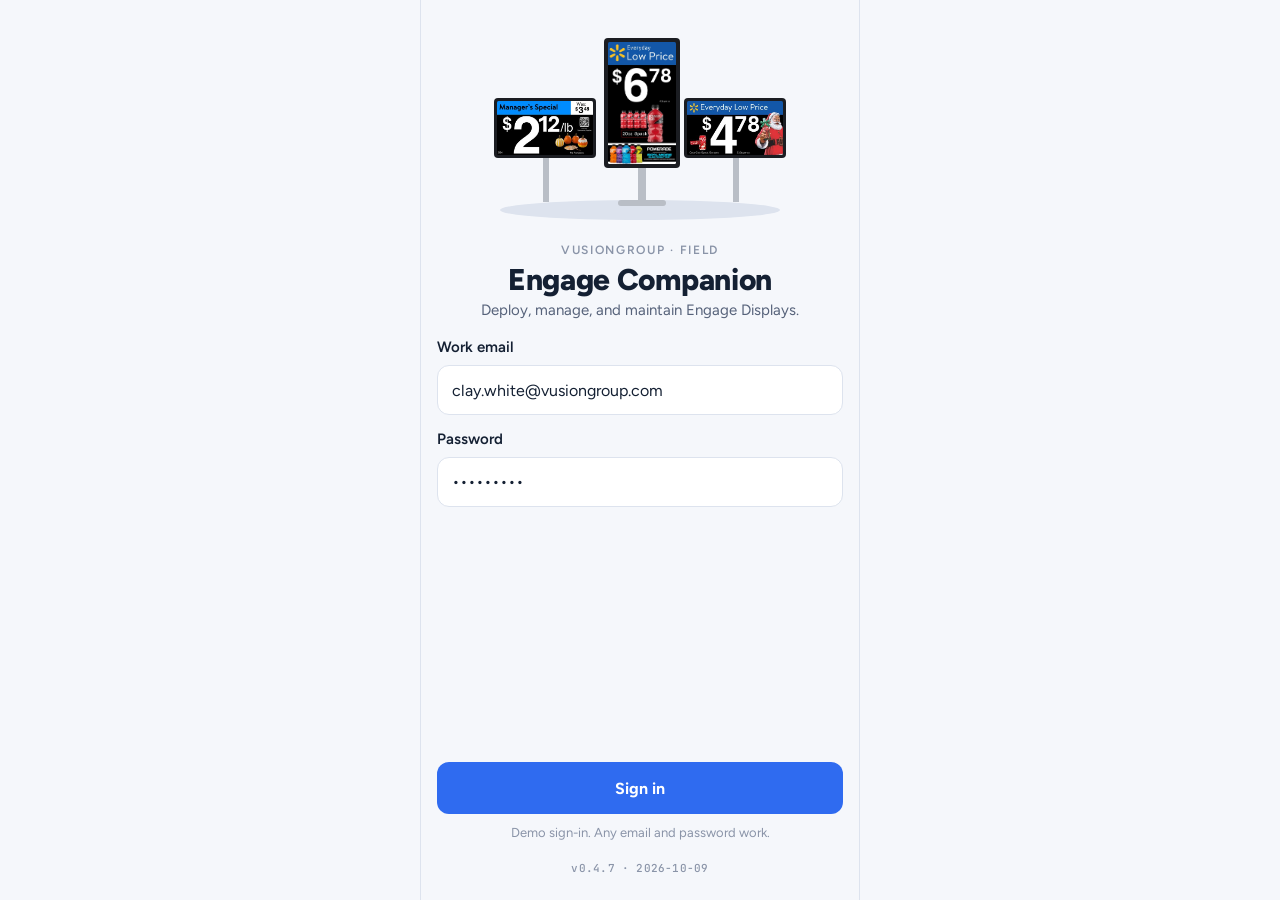
==== index.html @ 0daad0fb "Add files via upload" ====
<!doctype html><html><head><meta charset=utf8><meta name=viewport content="width=device-width,initial-scale=1,viewport-fit=cover"><style>:root{color-scheme:light;box-sizing:border-box;padding-top:env(safe-area-inset-top,0px);padding-bottom:env(safe-area-inset-bottom,0px)}html{scroll-padding-top:env(safe-area-inset-top,0px)}body{margin:0;padding:0;font:14px -apple-system,BlinkMacSystemFont,sans-serif;background:#faf9f5;color:#141413}img{max-width:100%}[hidden]:not([hidden=until-found i]){display:none!important}</style></head><body>
<title>Engage Companion</title>
<p style="padding:16px;font-family:system-ui">Opening Engage Companion…</p>
<script src="js/core.js?v=0.4.7"></script>
<script>location.replace(!EC.state.user ? "login.html" : !EC.site() ? "site.html" : "home.html");</script>

</body></html>
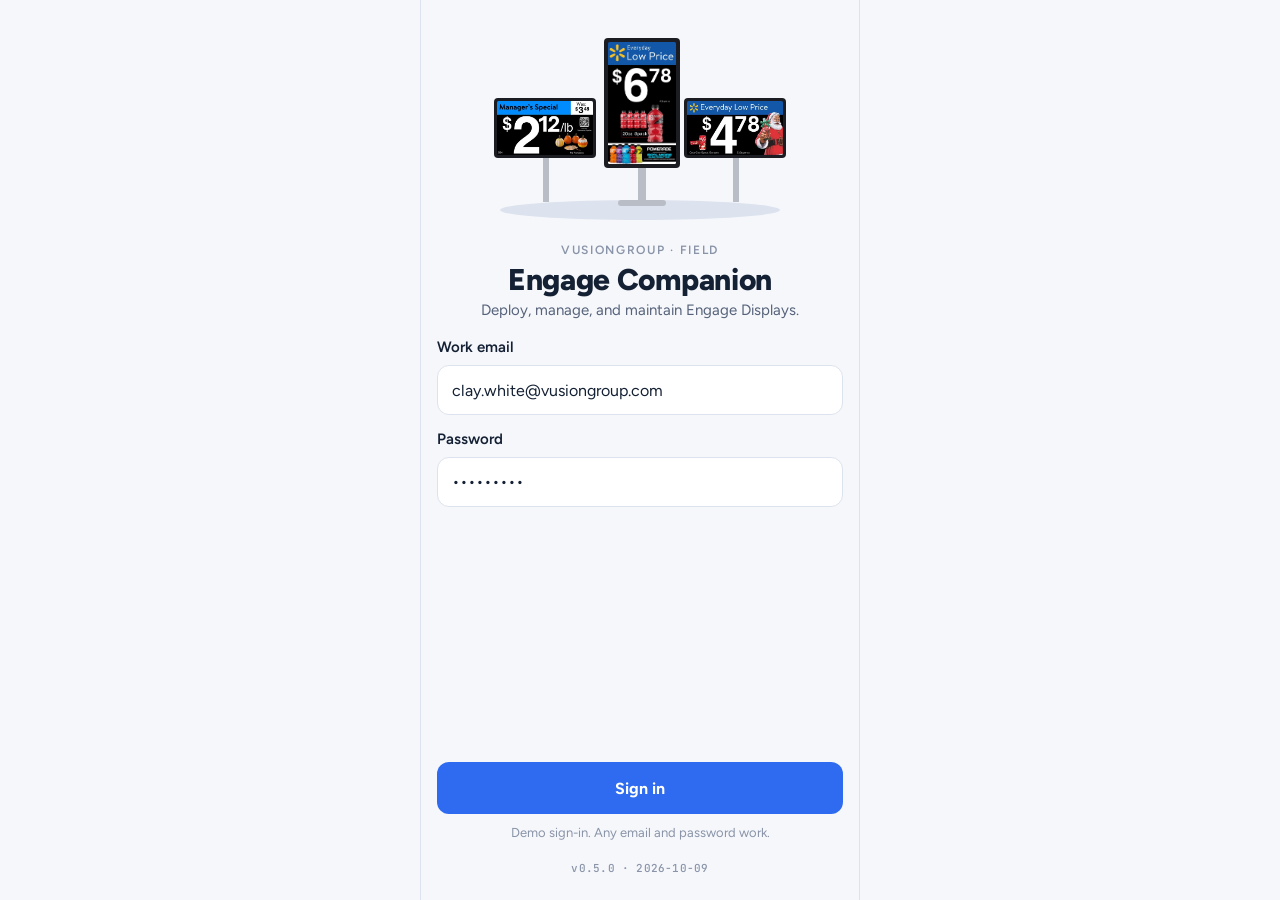
==== commit 53e4e712: "Add files via upload" ====
--- a/index.html
+++ b/index.html
@@ -1,7 +1,7 @@
 <!doctype html><html><head><meta charset=utf8><meta name=viewport content="width=device-width,initial-scale=1,viewport-fit=cover"><style>:root{color-scheme:light;box-sizing:border-box;padding-top:env(safe-area-inset-top,0px);padding-bottom:env(safe-area-inset-bottom,0px)}html{scroll-padding-top:env(safe-area-inset-top,0px)}body{margin:0;padding:0;font:14px -apple-system,BlinkMacSystemFont,sans-serif;background:#faf9f5;color:#141413}img{max-width:100%}[hidden]:not([hidden=until-found i]){display:none!important}</style></head><body>
 <title>Engage Companion</title>
 <p style="padding:16px;font-family:system-ui">Opening Engage Companion…</p>
-<script src="js/core.js?v=0.4.7"></script>
+<script src="js/core.js?v=0.5.0"></script>
 <script>location.replace(!EC.state.user ? "login.html" : !EC.site() ? "site.html" : "home.html");</script>
 
 </body></html>
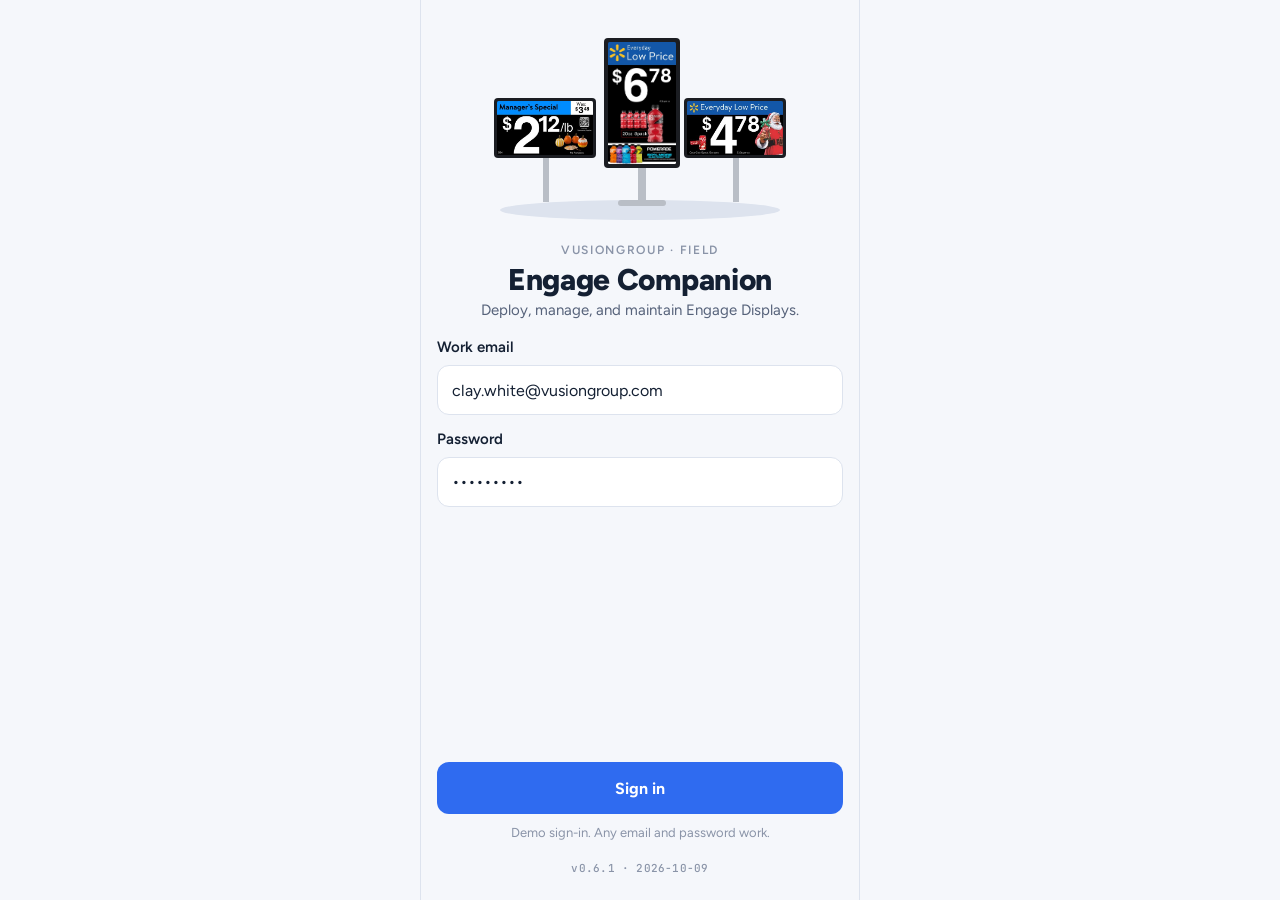
==== commit 6bc8fded: "Add files via upload" ====
--- a/index.html
+++ b/index.html
@@ -1,7 +1,14 @@
 <!doctype html><html><head><meta charset=utf8><meta name=viewport content="width=device-width,initial-scale=1,viewport-fit=cover"><style>:root{color-scheme:light;box-sizing:border-box;padding-top:env(safe-area-inset-top,0px);padding-bottom:env(safe-area-inset-bottom,0px)}html{scroll-padding-top:env(safe-area-inset-top,0px)}body{margin:0;padding:0;font:14px -apple-system,BlinkMacSystemFont,sans-serif;background:#faf9f5;color:#141413}img{max-width:100%}[hidden]:not([hidden=until-found i]){display:none!important}</style></head><body>
 <title>Engage Companion</title>
+<link rel="manifest" href="manifest.webmanifest">
+<link rel="icon" href="icons/icon-192.png">
+<link rel="apple-touch-icon" href="icons/apple-touch-icon.png">
+<meta name="apple-mobile-web-app-capable" content="yes">
+<meta name="mobile-web-app-capable" content="yes">
+<meta name="apple-mobile-web-app-title" content="Engage">
+
 <p style="padding:16px;font-family:system-ui">Opening Engage Companion…</p>
-<script src="js/core.js?v=0.5.0"></script>
+<script src="js/core.js?v=0.6.1"></script>
 <script>location.replace(!EC.state.user ? "login.html" : !EC.site() ? "site.html" : "home.html");</script>
 
 </body></html>
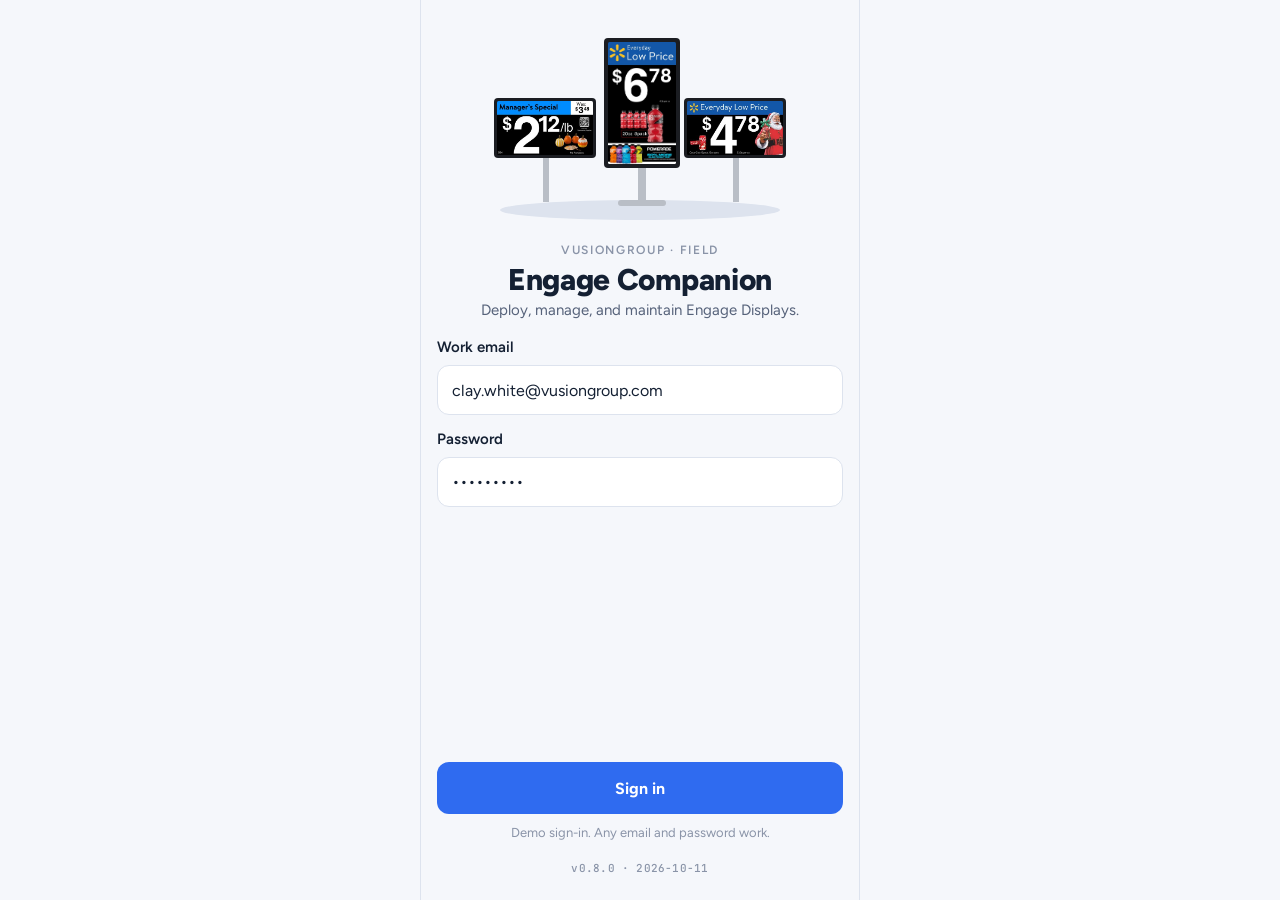
==== commit b388a991: "Add files via upload" ====
--- a/index.html
+++ b/index.html
@@ -8,7 +8,7 @@
 <meta name="apple-mobile-web-app-title" content="Engage">
 
 <p style="padding:16px;font-family:system-ui">Opening Engage Companion…</p>
-<script src="js/core.js?v=0.6.1"></script>
+<script src="js/core.js?v=0.8.0"></script>
 <script>location.replace(!EC.state.user ? "login.html" : !EC.site() ? "site.html" : "home.html");</script>
 
 </body></html>
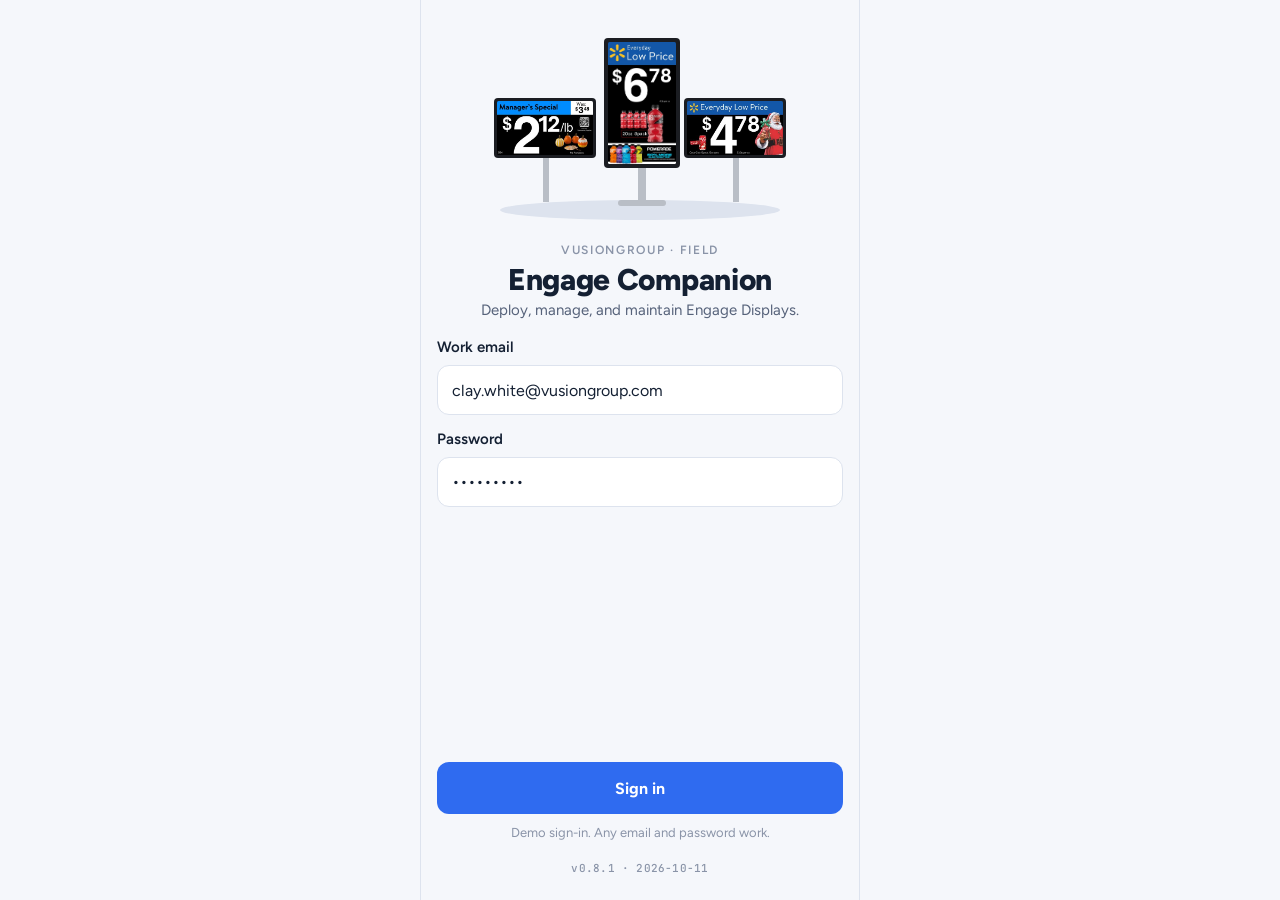
==== commit 9bb05143: "Add files via upload" ====
--- a/index.html
+++ b/index.html
@@ -8,7 +8,7 @@
 <meta name="apple-mobile-web-app-title" content="Engage">
 
 <p style="padding:16px;font-family:system-ui">Opening Engage Companion…</p>
-<script src="js/core.js?v=0.8.0"></script>
+<script src="js/core.js?v=0.8.1"></script>
 <script>location.replace(!EC.state.user ? "login.html" : !EC.site() ? "site.html" : "home.html");</script>
 
 </body></html>
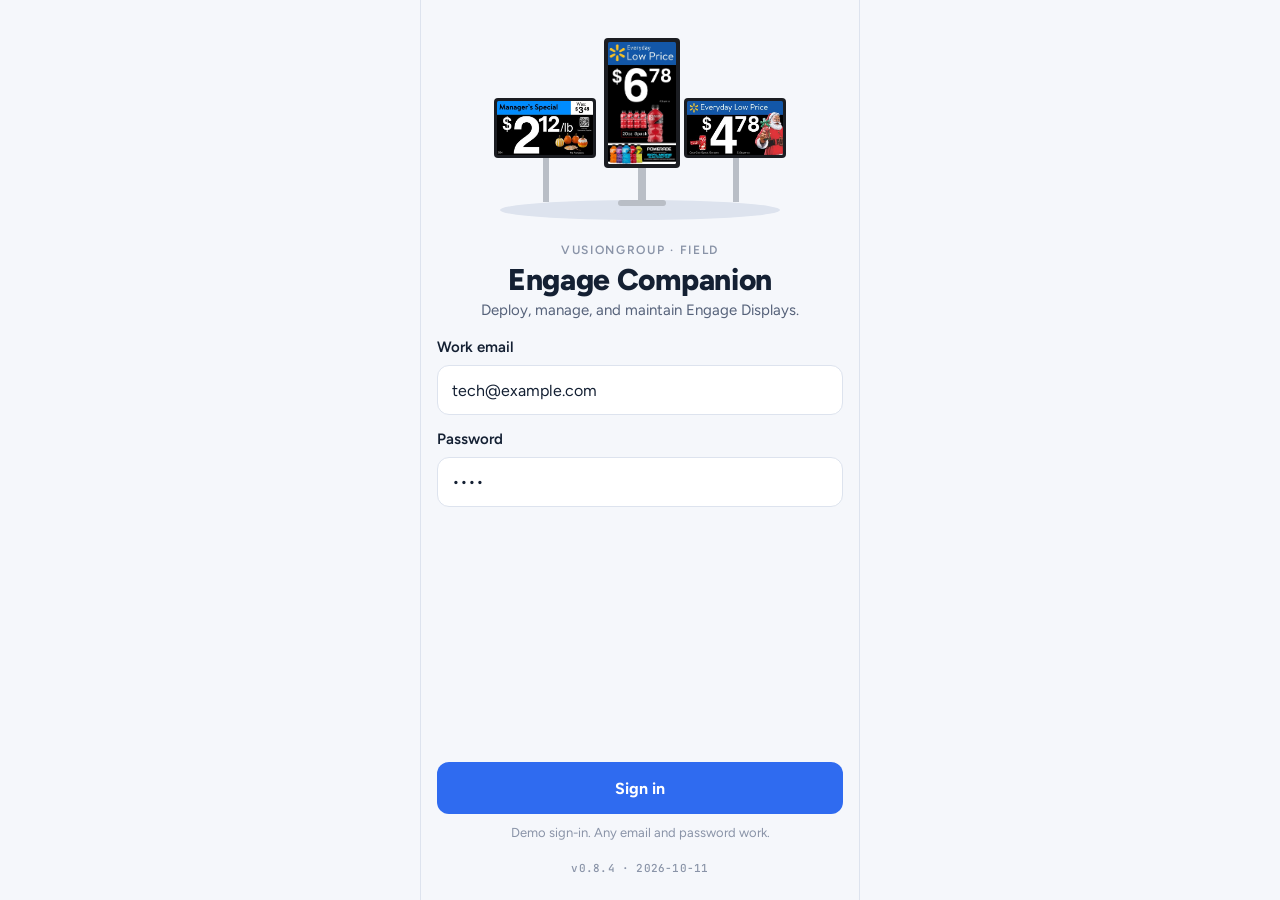
==== commit 63d4b57e: "Add files via upload" ====
--- a/index.html
+++ b/index.html
@@ -1,14 +1,21 @@
-<!doctype html><html><head><meta charset=utf8><meta name=viewport content="width=device-width,initial-scale=1,viewport-fit=cover"><style>:root{color-scheme:light;box-sizing:border-box;padding-top:env(safe-area-inset-top,0px);padding-bottom:env(safe-area-inset-bottom,0px)}html{scroll-padding-top:env(safe-area-inset-top,0px)}body{margin:0;padding:0;font:14px -apple-system,BlinkMacSystemFont,sans-serif;background:#faf9f5;color:#141413}img{max-width:100%}[hidden]:not([hidden=until-found i]){display:none!important}</style></head><body>
+<!doctype html>
+<html lang="en">
+<head>
+<meta charset="utf-8" />
+<meta name="viewport" content="width=device-width, initial-scale=1, viewport-fit=cover" />
+<meta name="theme-color" content="#2f6bf0" />
 <title>Engage Companion</title>
-<link rel="manifest" href="manifest.webmanifest">
-<link rel="icon" href="icons/icon-192.png">
-<link rel="apple-touch-icon" href="icons/apple-touch-icon.png">
-<meta name="apple-mobile-web-app-capable" content="yes">
-<meta name="mobile-web-app-capable" content="yes">
-<meta name="apple-mobile-web-app-title" content="Engage">
-
-<p style="padding:16px;font-family:system-ui">Opening Engage Companion…</p>
-<script src="js/core.js?v=0.8.1"></script>
-<script>location.replace(!EC.state.user ? "login.html" : !EC.site() ? "site.html" : "home.html");</script>
-
-</body></html>+<link rel="manifest" href="manifest.webmanifest" />
+<link rel="icon" href="icons/icon-192.png" />
+<link rel="apple-touch-icon" href="icons/apple-touch-icon.png" />
+<meta name="apple-mobile-web-app-capable" content="yes" />
+<meta name="mobile-web-app-capable" content="yes" />
+<meta name="apple-mobile-web-app-title" content="Engage" />
+<link rel="stylesheet" href="css/app.css?v=0.8.4" />
+</head>
+<body>
+<p style="padding:16px">Opening Engage Companion…</p>
+<script src="js/core.js?v=0.8.4"></script>
+<script>EC.save(); location.replace(!EC.state.user ? "login.html" : !EC.site() ? "site.html" : "home.html");</script>
+</body>
+</html>
--- a/css/app.css
+++ b/css/app.css
@@ -0,0 +1,804 @@
+/* Fonts are bundled (fonts/) so the app opens offline. Figtree + JetBrains Mono: SIL OFL. */
+@font-face { font-family: "Figtree"; font-weight: 400; font-display: swap; src: url("../fonts/figtree-400.woff2") format("woff2"); }
+@font-face { font-family: "Figtree"; font-weight: 500; font-display: swap; src: url("../fonts/figtree-500.woff2") format("woff2"); }
+@font-face { font-family: "Figtree"; font-weight: 600; font-display: swap; src: url("../fonts/figtree-600.woff2") format("woff2"); }
+@font-face { font-family: "Figtree"; font-weight: 700; font-display: swap; src: url("../fonts/figtree-700.woff2") format("woff2"); }
+@font-face { font-family: "Figtree"; font-weight: 800; font-display: swap; src: url("../fonts/figtree-800.woff2") format("woff2"); }
+@font-face { font-family: "JetBrains Mono"; font-weight: 500; font-display: swap; src: url("../fonts/jetbrains-mono-500.woff2") format("woff2"); }
+@font-face { font-family: "JetBrains Mono"; font-weight: 700; font-display: swap; src: url("../fonts/jetbrains-mono-700.woff2") format("woff2"); }
+
+/* Engage Companion — phone-width single column; header + content; home = 3 equal rows (2 major, 1 split). */
+:root {
+  --bg: #f5f7fb;
+  --surface: #ffffff;
+  --surface-2: #eef2f9;
+  --line: #dde3ee;
+  --fg: #142033;
+  --fg-2: #56627a;
+  --fg-3: #8a94a8;
+  --accent: #2f6bf0;
+  --accent-ink: #ffffff;
+  --accent-soft: #e5edfe;
+  --accent-disabled: #dbe5fb;
+  --danger: #c8372d;
+
+  /* status — one meaning each, never reused for focus (principle 21) */
+  --ok: #17865a; --ok-ink: #ffffff; --ok-soft: #e3f5ec;
+  --bad: #c8372d; --bad-ink: #ffffff; --bad-soft: #fbe9e7;
+  --pending: #b7791f; --pending-soft: #fbf1df;
+  --warn: #b5470b; --warn-soft: #fff1e6;
+  --tool-handle: #e8b923;
+
+  /* hardware rendering tokens */
+  --hw-frame: #1b1d22;
+  --hw-back: #34373d;
+  --hw-back-2: #2a2c31;
+  --hw-paper: #d9dcdf;
+  --hw-battery: #1f8fe0;
+  --hw-battery-hi: #4fb0f2;
+  --hw-label: #f4f4f2;
+  --hw-steel: #b9bec6;
+  --wall: #e7eaf0;
+
+  --card-install: #e9f0ff;
+  --card-content: #ebf7f1;
+  --card-battery: #eef3fb;
+  --card-trouble: #fdf1ea;
+  --tint-install: #2f6bf0;
+  --tint-content: #13895a;
+  --tint-battery: #1f7fc4;
+  --tint-trouble: #c45a1c;
+
+  --f-display: "Figtree", "Segoe UI", system-ui, sans-serif;
+  --f-body: "Figtree", "Segoe UI", system-ui, sans-serif;
+  --f-mono: "JetBrains Mono", ui-monospace, "SFMono-Regular", Menlo, monospace;
+
+  --r-card: 20px;
+  --r-ctl: 12px;
+  --shadow: 0 1px 2px rgba(20, 32, 51, .06), 0 6px 18px rgba(20, 32, 51, .06);
+}
+@media (prefers-color-scheme: dark) {
+  :root:not([data-theme="light"]) {
+    --bg: #0f141d; --surface: #171e2a; --surface-2: #1d2635; --line: #2a3446;
+    --fg: #e9eef7; --fg-2: #a5b0c4; --fg-3: #75809a;
+    --accent: #5b8cff; --accent-ink: #0b1220; --accent-soft: #1d2b4a; --accent-disabled: #233150;
+    --danger: #ff7a6e;
+    --ok: #3ccf8e; --ok-ink: #062016; --ok-soft: #12291f;
+    --bad: #ff7a6e; --bad-ink: #2a0a07; --bad-soft: #2e1714;
+    --pending: #f0b44c; --pending-soft: #2c2312;
+    --warn: #ff9a5c; --warn-soft: #2e1d12;
+    --hw-paper: #c9ccd0; --wall: #232c3a;
+    --card-install: #18243f; --card-content: #142a22; --card-battery: #172333; --card-trouble: #2d1f17;
+    --tint-install: #7ea5ff; --tint-content: #4fd19a; --tint-battery: #5db6f0; --tint-trouble: #f0975e;
+    --shadow: 0 1px 2px rgba(0,0,0,.3), 0 6px 18px rgba(0,0,0,.25);
+    color-scheme: dark;
+  }
+}
+:root[data-theme="dark"] {
+  --bg: #0f141d; --surface: #171e2a; --surface-2: #1d2635; --line: #2a3446;
+  --fg: #e9eef7; --fg-2: #a5b0c4; --fg-3: #75809a;
+  --accent: #5b8cff; --accent-ink: #0b1220; --accent-soft: #1d2b4a; --accent-disabled: #233150;
+  --danger: #ff7a6e;
+  --ok: #3ccf8e; --ok-ink: #062016; --ok-soft: #12291f;
+  --bad: #ff7a6e; --bad-ink: #2a0a07; --bad-soft: #2e1714;
+  --pending: #f0b44c; --pending-soft: #2c2312;
+  --warn: #ff9a5c; --warn-soft: #2e1d12;
+  --hw-paper: #c9ccd0; --wall: #232c3a;
+  --card-install: #18243f; --card-content: #142a22; --card-battery: #172333; --card-trouble: #2d1f17;
+  --tint-install: #7ea5ff; --tint-content: #4fd19a; --tint-battery: #5db6f0; --tint-trouble: #f0975e;
+  --shadow: 0 1px 2px rgba(0,0,0,.3), 0 6px 18px rgba(0,0,0,.25);
+  color-scheme: dark;
+}
+
+* { box-sizing: border-box; }
+[hidden] { display: none !important; }
+html, body { height: 100%; }
+body {
+  margin: 0;
+  background: var(--bg);
+  color: var(--fg);
+  font: 400 15px/1.45 var(--f-body);
+  -webkit-font-smoothing: antialiased;
+}
+button, input, select { font: inherit; color: inherit; }
+button { cursor: pointer; }
+:focus-visible { outline: 3px solid var(--accent); outline-offset: 2px; }
+
+/* ---------- shell ---------- */
+#app {
+  height: 100%;
+  max-width: 440px;
+  margin: 0 auto;
+  display: flex;
+  flex-direction: column;
+  background: var(--bg);
+}
+@media (min-width: 520px) {
+  #app { border-inline: 1px solid var(--line); }
+}
+.screen { flex: 1; min-height: 0; display: flex; flex-direction: column; }
+.pad { padding-inline: 16px; }
+
+.topbar {
+  display: flex; align-items: center; gap: 10px;
+  padding: 12px 16px;
+  background: var(--surface);
+  border-bottom: 1px solid var(--line);
+}
+.topbar h1 { flex: 1; margin: 0; font: 700 18px/1.2 var(--f-display); text-align: center; }
+.topbar .spacer { width: 40px; }
+
+.icon-btn {
+  width: 40px; height: 40px; flex: none;
+  display: grid; place-items: center;
+  border-radius: 50%;
+  border: 1px solid var(--line);
+  background: var(--surface);
+}
+.icon-btn svg { width: 20px; height: 20px; }
+.icon-btn.plain { border-color: transparent; background: transparent; }
+
+.avatar {
+  width: 40px; height: 40px; flex: none;
+  border-radius: 50%;
+  background: var(--accent); color: var(--accent-ink);
+  border: 3px solid var(--accent-soft);
+  font: 700 14px/1 var(--f-display);
+  display: grid; place-items: center;
+}
+
+.site-pill {
+  flex: 1; min-width: 0;
+  display: flex; align-items: center; justify-content: center; gap: 6px;
+  height: 40px; padding: 0 14px;
+  border-radius: 999px; border: 0;
+  background: var(--accent); color: var(--accent-ink);
+  font-weight: 600; font-size: 15px;
+}
+.site-pill span { overflow: hidden; text-overflow: ellipsis; white-space: nowrap; }
+.site-pill svg { width: 16px; height: 16px; flex: none; }
+
+.btn {
+  display: flex; align-items: center; justify-content: center; gap: 8px;
+  width: 100%; height: 52px;
+  border: 0; border-radius: var(--r-ctl);
+  background: var(--accent); color: var(--accent-ink);
+  font-weight: 700; font-size: 16px;
+}
+.btn:disabled { background: var(--accent-disabled); color: var(--fg-3); cursor: not-allowed; }
+.btn.ghost { background: var(--surface); color: var(--fg); border: 1px solid var(--line); }
+
+.build-stamp {
+  font: 500 11px/1 var(--f-mono);
+  color: var(--fg-3);
+  text-align: center;
+  letter-spacing: .02em;
+  padding-block: 10px;
+}
+
+/* ---------- login ---------- */
+.login { justify-content: space-between; }
+.login-hero {
+  position: relative;
+  padding: 28px 16px 8px;
+  display: flex; flex-direction: column; align-items: center; gap: 16px;
+}
+.login-hero svg { width: 100%; max-width: 300px; height: auto; }
+.brand { text-align: center; }
+.brand .eyebrow {
+  font: 600 12px/1 var(--f-body); letter-spacing: .14em; text-transform: uppercase; color: var(--fg-3);
+}
+.brand h1 { margin: 8px 0 4px; font: 800 30px/1.05 var(--f-display); letter-spacing: -.01em; }
+.brand p { margin: 0; color: var(--fg-2); }
+
+.form { display: flex; flex-direction: column; gap: 14px; padding: 8px 16px 0; }
+.field { display: flex; flex-direction: column; gap: 6px; }
+.field label { font-weight: 600; font-size: 14px; }
+.input {
+  height: 50px; width: 100%;
+  padding: 0 14px;
+  border-radius: var(--r-ctl);
+  border: 1px solid var(--line);
+  background: var(--surface);
+  font-size: 16px;
+}
+.input:focus { border-color: var(--accent); outline: none; box-shadow: 0 0 0 3px var(--accent-soft); }
+.form-error { color: var(--danger); font-size: 14px; min-height: 20px; }
+.demo-note { font-size: 13px; color: var(--fg-3); text-align: center; }
+.login-foot { display: flex; flex-direction: column; gap: 10px; padding: 16px; }
+
+/* ---------- site select ---------- */
+.sites-body { flex: 1; min-height: 0; overflow-y: auto; padding: 16px; display: flex; flex-direction: column; gap: 16px; }
+.section-label { font: 700 17px/1.2 var(--f-display); margin: 0 0 8px; }
+.select-wrap { position: relative; }
+.select-wrap select { appearance: none; -webkit-appearance: none; padding-right: 44px; background: var(--surface-2); }
+.select-wrap svg { position: absolute; right: 14px; top: 50%; translate: 0 -50%; width: 20px; height: 20px; pointer-events: none; color: var(--fg-3); }
+.search-wrap { position: relative; }
+.search-wrap svg { position: absolute; left: 14px; top: 50%; translate: 0 -50%; width: 20px; height: 20px; color: var(--fg-3); }
+.search-wrap .input { padding-left: 44px; }
+.divider { height: 1px; background: var(--line); }
+
+.site-list { list-style: none; margin: 0; padding: 0; display: flex; flex-direction: column; }
+.site-row {
+  display: flex; align-items: center; gap: 14px;
+  min-height: 64px; padding: 8px 4px;
+  border-bottom: 1px solid var(--line);
+  cursor: pointer;
+}
+.site-row:last-child { border-bottom: 0; }
+.site-row input { position: absolute; opacity: 0; pointer-events: none; }
+.radio {
+  width: 24px; height: 24px; flex: none;
+  border-radius: 50%; border: 2px solid var(--line);
+  display: grid; place-items: center;
+  background: var(--surface);
+}
+.site-row input:checked + .radio { border-color: var(--accent); }
+.site-row input:checked + .radio::after { content: ""; width: 12px; height: 12px; border-radius: 50%; background: var(--accent); }
+.site-row input:focus-visible + .radio { outline: 3px solid var(--accent); outline-offset: 2px; }
+.site-meta { flex: 1; min-width: 0; }
+.site-name { font-size: 17px; font-weight: 500; overflow-wrap: anywhere; }
+.site-sub { font-size: 13px; color: var(--fg-2); display: flex; gap: 8px; flex-wrap: wrap; }
+.site-id { font-family: var(--f-mono); font-size: 12px; }
+.site-count { font-variant-numeric: tabular-nums; font-size: 13px; color: var(--fg-2); text-align: right; flex: none; }
+.site-count b { display: block; font: 700 17px/1.1 var(--f-display); color: var(--fg); }
+.empty { padding: 24px 8px; text-align: center; color: var(--fg-2); }
+.sites-foot { padding: 12px 16px 16px; background: var(--surface); border-top: 1px solid var(--line); }
+
+/* ---------- home ---------- */
+.home-head { padding: 14px 16px 10px; display: flex; flex-direction: column; gap: 2px; }
+.home-head .hello { color: var(--fg-2); font-size: 14px; }
+.home-head h2 { margin: 0; font: 800 24px/1.15 var(--f-display); text-wrap: balance; }
+.home-head .sub { color: var(--fg-2); font-size: 13px; display: flex; gap: 10px; flex-wrap: wrap; }
+.home-head .sub .site-id { color: var(--fg-3); }
+
+.actions {
+  flex: 1; min-height: 0;
+  display: grid;
+  grid-template-columns: 1fr 1fr;
+  grid-template-rows: repeat(3, minmax(148px, 1fr));
+  gap: 12px;
+  padding: 4px 16px 0;
+  overflow-y: auto;
+}
+.action {
+  position: relative;
+  overflow: hidden;
+  display: flex;
+  border: 0; border-radius: var(--r-card);
+  padding: 16px;
+  text-align: left;
+  box-shadow: var(--shadow);
+  transition: transform .12s ease;
+}
+.action:active { transform: scale(.985); }
+.action.major { grid-column: 1 / -1; align-items: stretch; gap: 8px; }
+.action.minor { flex-direction: column; justify-content: space-between; gap: 6px; }
+
+.action[data-flow="install"] { background: var(--card-install); --tint: var(--tint-install); }
+.action[data-flow="content"] { background: var(--card-content); --tint: var(--tint-content); }
+.action[data-flow="battery"] { background: var(--card-battery); --tint: var(--tint-battery); }
+.action[data-flow="trouble"] { background: var(--card-trouble); --tint: var(--tint-trouble); }
+.action[data-flow="replace"] { background: var(--card-battery); --tint: var(--tint-battery); }
+.action[data-flow="maint"] { background: var(--card-trouble); --tint: var(--tint-trouble); }
+
+.action .copy { display: flex; flex-direction: column; justify-content: space-between; min-width: 0; flex: 1 1 52%; z-index: 1; }
+.action .kicker {
+  font: 700 11px/1 var(--f-body); letter-spacing: .14em; text-transform: uppercase; color: var(--tint);
+}
+.action .title { font: 800 22px/1.05 var(--f-display); color: var(--fg); margin-top: 8px; letter-spacing: -.005em; }
+.action.minor .title { font-size: 18px; margin-top: 0; }
+.action .desc { font-size: 13px; color: var(--fg-2); margin-top: 6px; line-height: 1.35; }
+.action .go {
+  display: inline-flex; align-items: center; gap: 6px;
+  font-weight: 700; font-size: 14px; color: var(--tint);
+}
+.action .go svg { width: 16px; height: 16px; }
+.action .art { flex: 1 1 48%; min-width: 0; display: grid; place-items: center; }
+.action .art svg { width: 100%; height: 100%; max-height: 100%; }
+.action.minor .art { flex: 1; min-height: 0; }
+.action.minor .label-row { display: flex; align-items: end; justify-content: space-between; gap: 6px; }
+
+.home-foot { display: flex; justify-content: center; }
+
+/* ---------- sheet ---------- */
+.scrim {
+  position: fixed; inset: 0; z-index: 20;
+  background: rgba(10, 16, 28, .45);
+  display: flex; align-items: flex-end; justify-content: center;
+}
+.sheet {
+  width: 100%; max-width: 440px; max-height: 80%;
+  overflow-y: auto;
+  background: var(--surface);
+  border-radius: 20px 20px 0 0;
+  padding: 10px 16px calc(16px + env(safe-area-inset-bottom, 0px));
+  display: flex; flex-direction: column; gap: 14px;
+}
+.sheet .grabber { width: 40px; height: 5px; border-radius: 3px; background: var(--line); align-self: center; }
+.sheet h3 { margin: 0; font: 700 18px/1.2 var(--f-display); }
+.who { display: flex; align-items: center; gap: 12px; }
+.who .em { color: var(--fg-2); font-size: 14px; overflow-wrap: anywhere; }
+
+/* ---------- flow placeholder ---------- */
+.flow-body { flex: 1; min-height: 0; overflow-y: auto; padding: 20px 16px; display: flex; flex-direction: column; gap: 18px; }
+.flow-hero { border-radius: var(--r-card); padding: 20px; display: grid; place-items: center; }
+.flow-hero svg { width: 100%; max-width: 280px; height: auto; }
+.flow-body h2 { margin: 0; font: 800 24px/1.15 var(--f-display); }
+.flow-body p { margin: 0; color: var(--fg-2); max-width: 60ch; }
+.pending-tag {
+  align-self: flex-start;
+  font: 600 12px/1 var(--f-mono);
+  padding: 6px 10px; border-radius: 999px;
+  background: var(--surface-2); color: var(--fg-2);
+  border: 1px dashed var(--line);
+}
+
+/* ---------- flow (guided procedure) ---------- */
+.flow { flex: 1; min-height: 0; display: flex; flex-direction: column; }
+.flow-top { padding: 12px 16px 10px; display: flex; flex-direction: column; gap: 8px; background: var(--bg); }
+.flow-name { display: flex; align-items: baseline; justify-content: space-between; gap: 12px; }
+.flow-name .kicker { font: 700 11px/1 var(--f-body); letter-spacing: .14em; text-transform: uppercase; color: var(--tint); }
+.flow-name .count { font: 600 12px/1 var(--f-mono); color: var(--fg-3); font-variant-numeric: tabular-nums; }
+.progress { display: flex; gap: 4px; }
+.progress i { flex: 1; height: 4px; border-radius: 2px; background: var(--line); }
+.progress i.done { background: var(--tint); }
+.progress i.now { background: var(--tint); opacity: .45; }
+
+.step { flex: 1; min-height: 0; overflow-y: auto; padding: 0 16px 20px; display: flex; flex-direction: column; gap: 14px; }
+.step h2 { margin: 0; font: 800 23px/1.15 var(--f-display); text-wrap: balance; }
+.stage { border-radius: var(--r-card); background: var(--card-battery); padding: 12px; display: grid; place-items: center; }
+.stage svg { width: 100%; max-width: 340px; height: auto; display: block; }
+.lines { display: flex; flex-direction: column; gap: 8px; margin: 0; padding: 0; list-style: none; }
+.lines li { font-size: 17px; line-height: 1.4; }
+.note { font-size: 14px; color: var(--fg-2); }
+
+.flow-nav {
+  display: grid; grid-template-columns: 1fr 1.4fr; gap: 10px;
+  padding: 12px 16px calc(12px + env(safe-area-inset-bottom, 0px));
+  background: var(--surface); border-top: 1px solid var(--line);
+}
+.flow-nav .btn { height: 52px; }
+.flow-nav .btn.ghost:disabled { background: var(--surface); color: var(--fg-3); border-color: var(--line); opacity: .6; }
+
+/* safety: loud entrance, quiet pin (principle 43) */
+.safety-pin {
+  display: flex; align-items: center; gap: 10px;
+  padding: 8px 12px; border-radius: 12px;
+  background: var(--warn-soft); color: var(--fg);
+  font-size: 13px; line-height: 1.3;
+}
+.safety-pin svg { width: 18px; height: 18px; color: var(--warn); flex: none; }
+.safety-loud {
+  position: fixed; inset: 0; z-index: 30;
+  background: var(--warn-soft);
+  display: flex; align-items: center; justify-content: center;
+  padding: 24px 16px;
+  animation: loud-in .25s ease-out;
+}
+.safety-loud .inner { max-width: 400px; display: flex; flex-direction: column; gap: 16px; }
+.safety-loud .big-icon { width: 72px; height: 72px; color: var(--warn); }
+.safety-loud h2 { margin: 0; font: 800 30px/1.1 var(--f-display); color: var(--fg); }
+.safety-loud .lines li { font-size: 19px; }
+.safety-loud .timer { height: 4px; border-radius: 2px; background: var(--line); overflow: hidden; }
+.safety-loud .timer i { display: block; height: 100%; background: var(--warn); animation: drain 5s linear forwards; }
+@keyframes drain { from { width: 100%; } to { width: 0; } }
+@keyframes loud-in { from { transform: scale(1.04); opacity: 0; } to { transform: none; opacity: 1; } }
+
+/* briefing */
+.brief { border-radius: var(--r-card); border: 1px solid var(--line); background: var(--surface); padding: 14px; display: flex; flex-direction: column; gap: 10px; }
+.brief h3 { margin: 0; font: 700 15px/1.2 var(--f-display); }
+.kv { display: grid; grid-template-columns: auto 1fr; gap: 6px 14px; font-size: 14px; margin: 0; }
+.kv dt { color: var(--fg-2); }
+.kv dd { margin: 0; font-weight: 600; min-width: 0; overflow-wrap: anywhere; }
+.mono { font-family: var(--f-mono); font-weight: 500; letter-spacing: .02em; }
+
+/* identify: two intents, two targets (principle 7) */
+.id-actions { display: flex; flex-direction: column; gap: 10px; }
+.serial-field { position: relative; }
+.serial-field .input { font-family: var(--f-mono); font-size: 18px; letter-spacing: .08em; text-transform: uppercase; padding-right: 64px; }
+.serial-field .len { position: absolute; right: 14px; top: 50%; translate: 0 -50%; font: 600 12px/1 var(--f-mono); color: var(--fg-3); font-variant-numeric: tabular-nums; }
+.device-card { border-radius: var(--r-card); background: var(--surface); border: 1px solid var(--line); padding: 14px; display: flex; flex-direction: column; gap: 10px; }
+.device-card .head { display: flex; align-items: center; justify-content: space-between; gap: 10px; }
+.device-card .loc { font: 700 17px/1.2 var(--f-display); }
+.batt { display: inline-flex; align-items: center; gap: 6px; font-weight: 700; font-variant-numeric: tabular-nums; }
+.batt .cell { width: 26px; height: 12px; border: 2px solid currentColor; border-radius: 3px; position: relative; padding: 1px; }
+.batt .cell::after { content: ""; position: absolute; right: -5px; top: 2px; width: 3px; height: 4px; background: currentColor; border-radius: 0 1px 1px 0; }
+.batt .cell i { display: block; height: 100%; background: currentColor; border-radius: 1px; }
+.result { border-radius: var(--r-card); padding: 14px; display: flex; flex-direction: column; gap: 8px; }
+.result.bad { background: var(--bad-soft); }
+.result.bad strong { color: var(--bad); }
+.result p { margin: 0; color: var(--fg-2); font-size: 14px; }
+.chip-row { display: flex; flex-wrap: wrap; gap: 6px; }
+.chip { border: 1px solid var(--line); background: var(--surface); border-radius: 999px; padding: 6px 10px; font: 500 12px/1 var(--f-mono); color: var(--fg-2); }
+details.demo { font-size: 13px; color: var(--fg-2); }
+details.demo summary { cursor: pointer; font-weight: 600; padding-block: 4px; }
+details.demo .chip-row { margin-top: 8px; }
+
+/* status pill: same word, color, icon everywhere (principle 20/22) */
+.status { display: inline-flex; align-items: center; gap: 6px; padding: 6px 10px; border-radius: 999px; font-weight: 700; font-size: 13px; }
+.status svg { width: 15px; height: 15px; }
+.status.pending { background: var(--pending-soft); color: var(--pending); }
+.status.confirmed { background: var(--ok-soft); color: var(--ok); }
+.status.rejected { background: var(--bad-soft); color: var(--bad); }
+
+/* scanner sheet */
+.viewfinder { position: relative; border-radius: 16px; overflow: hidden; background: var(--hw-frame); padding: 18px; cursor: pointer; border: 0; width: 100%; }
+.viewfinder svg { width: 100%; height: auto; display: block; }
+.viewfinder .scanline { position: absolute; left: 10%; right: 10%; height: 2px; background: var(--tint); box-shadow: 0 0 12px var(--tint); top: 20%; animation: sweep 1.8s ease-in-out infinite alternate; }
+@keyframes sweep { to { top: 78%; } }
+.cam-state { font: 600 12px/1 var(--f-mono); color: var(--fg-3); display: flex; align-items: center; gap: 6px; }
+.cam-state i { width: 8px; height: 8px; border-radius: 50%; background: var(--ok); }
+
+.focus-pulse { transform-box: fill-box; transform-origin: center; animation: pulse 1.6s ease-out infinite; }
+@keyframes pulse { from { transform: scale(1); opacity: .8; } to { transform: scale(1.7); opacity: 0; } }
+.waves path { animation: wave 1.4s ease-in-out infinite; }
+.waves path:nth-child(2) { animation-delay: .2s; }
+.waves path:nth-child(3) { animation-delay: .4s; }
+@keyframes wave { 0%, 100% { opacity: .2; } 50% { opacity: 1; } }
+
+.resume-chip { position: absolute; top: 12px; right: 12px; z-index: 2; background: var(--surface); color: var(--tint); border-radius: 999px; padding: 4px 8px; font: 700 11px/1 var(--f-body); }
+
+@media (prefers-reduced-motion: reduce) {
+  * { transition: none !important; animation: none !important; }
+}
+
+/* ---------- step carousel (battery): swipe the picture, dots under it, caption follows ---------- */
+.post { flex: 1; min-height: 0; overflow-y: auto; display: flex; flex-direction: column; }
+.carousel {
+  flex: none;
+  display: flex;
+  overflow-x: auto; overflow-y: hidden;
+  scroll-snap-type: x mandatory;
+  overscroll-behavior-x: contain;
+  scrollbar-width: none;
+  touch-action: pan-x pan-y;
+  cursor: grab;
+}
+.carousel.dragging { cursor: grabbing; scroll-snap-type: none; }
+.carousel::-webkit-scrollbar { display: none; }
+.slide {
+  flex: 0 0 100%; min-width: 0;
+  scroll-snap-align: center; scroll-snap-stop: always;
+  aspect-ratio: 1 / 1; max-height: 52vh;
+  display: grid; place-items: center;
+  background: var(--card-battery);
+  user-select: none; -webkit-user-select: none;
+}
+.slide.safety { background: var(--warn-soft); }
+.slide svg { width: 100%; height: 100%; max-width: 100%; display: block; padding: 12px; pointer-events: none; }
+.dots { flex: none; display: flex; justify-content: center; align-items: center; gap: 6px; padding: 12px 0 4px; }
+.dot {
+  position: relative;
+  width: 7px; height: 7px; padding: 0; border: 0; border-radius: 50%;
+  background: var(--line);
+  transition: transform .15s ease, background .15s ease;
+}
+.dot::before { content: ""; position: absolute; inset: -9px; } /* bigger tap target */
+.dot[aria-selected="true"] { background: var(--tint); transform: scale(1.3); }
+.caption { flex: none; padding: 8px 16px 20px; display: flex; flex-direction: column; gap: 12px; }
+.caption .step-no { font: 700 11px/1 var(--f-body); letter-spacing: .14em; text-transform: uppercase; color: var(--fg-3); }
+.caption h2 { margin: 0; font: 800 23px/1.15 var(--f-display); text-wrap: balance; }
+.swipe-hint { font-size: 13px; color: var(--fg-3); text-align: center; }
+.finishbar { padding: 12px 16px calc(12px + env(safe-area-inset-bottom, 0px)); background: var(--surface); border-top: 1px solid var(--line); }
+
+/* ---------- install ---------- */
+/* Sign type cards in the app: Figtree words, Helvetica-metric prices. No customer font in the app. Bogle is only for Walmart signs (js/sign.js), when Walmart provides the file in /fonts. */
+@font-face { font-family: "Bogle"; font-weight: 700; font-display: swap; src: url("../fonts/Bogle-Bold.woff2") format("woff2"); /* the provided file only, never a copy installed on the phone */ }
+@font-face { font-family: "SignPrice"; font-weight: 700; font-display: block; src: url("../fonts/sign-price-bold.woff") format("woff"); }
+@font-face { font-family: "SignPrice"; font-weight: 400; font-display: block; src: url("../fonts/sign-price-regular.woff") format("woff"); }
+:root { --f-sign-words: "Figtree", "Helvetica Neue", Arial, sans-serif; --f-sign-price: "SignPrice", "Helvetica Neue", Helvetica, Arial, sans-serif; }
+.eyebrow-row { display: flex; align-items: center; flex-wrap: wrap; gap: 8px; font: 700 12px/1 var(--f-body); letter-spacing: .04em; text-transform: uppercase; color: var(--fg-2); }
+.id-tag { background: var(--fg); color: var(--bg); padding: 5px 8px; border-radius: 6px; text-transform: none; letter-spacing: .04em; }
+.input.big { height: 56px; font-size: 18px; font-weight: 600; }
+.field label { font-size: 15px; }
+.two { display: grid; grid-template-columns: repeat(2, minmax(0, 1fr)); gap: 12px; }
+
+.viewfinder { min-height: 180px; display: grid; place-items: center; align-content: center; gap: 14px; }
+.viewfinder .vf-frame { width: 72%; height: 64px; border: 3px solid #fff; border-radius: 10px; opacity: .9; }
+.viewfinder .vf-hint { color: #d5d9e0; font-weight: 600; font-size: 14px; }
+.switch-row { display: flex; align-items: center; justify-content: space-between; gap: 12px; min-height: 60px; padding: 12px 14px; border-radius: var(--r-ctl); border: 1px solid var(--line); background: var(--surface); text-align: left; font-weight: 700; font-size: 16px; }
+.switch { flex: none; width: 52px; height: 30px; border-radius: 15px; background: var(--line); position: relative; transition: background .15s; }
+.switch i { position: absolute; top: 3px; left: 3px; width: 24px; height: 24px; border-radius: 50%; background: #fff; box-shadow: 0 1px 2px rgba(0,0,0,.2); transition: left .15s; }
+.switch-row[aria-pressed="true"] .switch { background: var(--tint); }
+.switch-row[aria-pressed="true"] .switch i { left: 25px; }
+.scanned { display: flex; flex-direction: column; gap: 8px; }
+.scanned-row { display: flex; align-items: center; justify-content: space-between; height: 52px; padding: 0 4px 0 14px; border-radius: var(--r-ctl); background: var(--surface); border: 1px solid var(--line); font-size: 16px; }
+
+/* sign headers — colors sampled from store signage */
+.sign-list { display: flex; flex-direction: column; gap: 14px; }
+.sign-card { padding: 0; border: 0; border-radius: 12px; overflow: hidden; background: none; box-shadow: 0 0 0 1px var(--line); text-align: left; transition: opacity .12s; }
+.sign-card[aria-pressed="true"] { box-shadow: 0 0 0 4px var(--fg); }
+.sign-card[data-dim] { opacity: .5; }
+.sign-band { display: flex; align-items: center; gap: 8px; min-height: 92px; padding-left: 16px; font-family: var(--f-sign-words); }
+.sign-label { font-weight: 700; font-size: 24px; line-height: 1.1; letter-spacing: -.01em; }
+.sign-band[data-type="edlp"] { background: #1358a8; color: #fff; }
+.sign-band[data-type="edlp"] .sign-label { font-size: 22px; }
+.sign-band[data-type="rollback"] { background: #e60000; color: #fff; }
+.sign-band[data-type="clearance"] { background: #f4d10d; color: #1d1d1d; }
+.sign-band[data-type="manager"] { background: #008cff; color: #000; }
+.sign-band[data-type="edlp"] .spark, .sign-band[data-type="rollback"] .spark { color: #ffc220; }
+.sign-band .sign-label { font-weight: 500; }
+.sign-band[data-type="manager"] .sign-label { font-weight: 700; }
+.sign-band[data-type="manager"] .sign-label { font-size: 22px; }
+.sign-band .spark { width: 30px; height: 30px; flex: none; }
+.sign-band .down { width: 22px; height: 22px; flex: none; }
+.sign-was { margin-left: auto; align-self: stretch; min-width: 64px; display: flex; flex-direction: column; justify-content: center; padding: 0 12px; background: #fff; color: #15171a; font: 700 12px/1.1 var(--f-sign-words); }
+.sign-was b { font: 700 19px/1.1 var(--f-sign-price); }
+.sign-chip { border-radius: 10px; overflow: hidden; }
+.sign-chip .sign-band { min-height: 52px; }
+.sign-chip .sign-label { font-size: 18px; }
+.sign-chip .sign-band[data-type="edlp"] .sign-label, .sign-chip .sign-band[data-type="manager"] .sign-label { font-size: 17px; }
+
+.sign-price .cur { font-size: 40px; margin-top: 10px; }
+.sign-price .main { font-size: 96px; letter-spacing: -.03em; }
+.sign-price .cents { font-size: 44px; margin-top: 6px; }
+.sign-price .unit { font-size: 22px; align-self: flex-end; margin-bottom: 8px; }
+
+.wake-list { list-style: none; margin: 0; padding: 0; display: flex; flex-direction: column; gap: 10px; }
+.wake-list li { display: flex; align-items: center; gap: 14px; padding: 14px; border-radius: var(--r-ctl); background: var(--surface); border: 1px solid var(--line); font-size: 17px; font-weight: 600; line-height: 1.35; }
+.wake-list li > span:nth-child(2) { flex: 1; }
+.wake-list .n { flex: none; width: 30px; height: 30px; border-radius: 50%; background: var(--fg); color: var(--bg); display: grid; place-items: center; font-weight: 800; font-size: 15px; }
+.led { flex: none; width: 20px; height: 20px; border-radius: 50%; }
+.led.green { background: #22b14c; box-shadow: 0 0 0 4px rgba(34,177,76,.2); }
+.led.orange { background: #f06a1d; box-shadow: 0 0 0 4px rgba(240,106,29,.2); }
+.blink { animation: blink .9s steps(1) infinite; }
+@keyframes blink { 50% { opacity: .15; } }
+.hint-row { display: flex; align-items: center; gap: 10px; min-height: 56px; padding: 12px 14px; border-radius: var(--r-ctl); border: 0; background: var(--warn-soft); color: var(--fg); font-weight: 700; font-size: 16px; text-align: left; }
+.hint-row span { flex: 1; }
+.hint-row svg { width: 20px; height: 20px; flex: none; color: var(--warn); }
+.done-list { display: flex; flex-direction: column; gap: 10px; }
+
+/* scanner: idle → starting → running | failed (principle 15) */
+.scanner { display: flex; flex-direction: column; gap: 8px; }
+.scanner .cam, .scanner .cam-fail { display: none; }
+.scanner[data-state="starting"] .viewfinder, .scanner[data-state="running"] .viewfinder, .scanner[data-state="failed"] .viewfinder { display: none; }
+.scanner[data-state="starting"] .cam, .scanner[data-state="running"] .cam { display: block; }
+.scanner[data-state="failed"] .cam-fail { display: flex; }
+.scanner[data-state="idle"] .cam-state { display: none; }
+.scanner[data-state="failed"] .cam-state i { background: var(--bad); }
+.scanner[data-state="starting"] .cam-state i { background: var(--pending); }
+.viewfinder .vf-hint { display: flex; align-items: center; gap: 8px; }
+.cam { position: relative; height: 220px; border-radius: 16px; overflow: hidden; background: var(--hw-frame); }
+.cam video { width: 100%; height: 100%; object-fit: cover; display: block; }
+.cam .vf-frame { position: absolute; left: 12%; right: 12%; top: 50%; height: 72px; translate: 0 -50%; border: 3px solid #fff; border-radius: 10px; box-shadow: 0 0 0 999px rgba(0,0,0,.35); }
+.cam .scanline { top: 50%; animation: none; }
+.cam-btn { position: absolute; top: 10px; right: 10px; width: 44px; height: 44px; border-radius: 50%; border: 0; background: rgba(0,0,0,.55); color: #fff; display: grid; place-items: center; }
+.cam-btn svg { width: 20px; height: 20px; }
+.cam-btn.torch { right: auto; left: 10px; }
+.cam-btn.torch[aria-pressed="true"] { background: var(--tool-handle); color: #000; }
+.cam-fail { flex-direction: column; gap: 8px; padding: 16px; border-radius: 16px; background: var(--bad-soft); }
+.shake { animation: shake .35s ease; }
+@keyframes shake { 20%, 60% { translate: -6px -50%; } 40%, 80% { translate: 6px -50%; } }
+
+.field label .hint { font-weight: 500; color: var(--fg-3); font-size: 13px; margin-left: 6px; }
+.field-note { font-size: 13px; color: var(--fg-2); min-height: 18px; }
+.field-note.warn { color: var(--warn); }
+.loc-code { display: flex; align-items: baseline; justify-content: space-between; padding: 12px 14px; border-radius: var(--r-ctl); background: var(--surface-2); }
+.loc-code b { font-size: 22px; letter-spacing: .04em; }
+.input.money { font-family: var(--f-sign-price); font-weight: 700; font-size: 22px; letter-spacing: .01em; }
+
+.wake-post { margin-inline: -16px; display: flex; flex-direction: column; }
+.wake-post .slide { background: var(--card-install); }
+.wake-post .caption { padding-bottom: 4px; }
+.hold-ring { stroke-dashoffset: 176; animation: hold 3s linear infinite; }
+@keyframes hold { 0% { stroke-dashoffset: 176; } 85%, 100% { stroke-dashoffset: 0; } }
+
+/* scan slots */
+.slots { display: flex; flex-direction: column; gap: 8px; }
+.slot { display: flex; align-items: center; gap: 10px; min-height: 56px; padding: 0 4px 0 10px; border-radius: var(--r-ctl); background: var(--surface); border: 1px solid var(--line); }
+.slot.blank { border-style: dashed; border-width: 2px; padding-right: 8px; }
+.slot.blank .serial-field { flex: 1; }
+.slot.blank .input { border: 0; height: 50px; padding-left: 4px; background: transparent; box-shadow: none; }
+.slot-n { flex: none; width: 28px; height: 28px; border-radius: 50%; background: var(--surface-2); color: var(--fg-2); display: grid; place-items: center; font: 700 13px/1 var(--f-mono); }
+.slot.filled .slot-n { background: var(--ok); color: var(--ok-ink); }
+.slot-id { flex: 1; font-size: 16px; }
+.cam.got { animation: got .45s ease; }
+@keyframes got { 30% { box-shadow: inset 0 0 0 6px var(--ok); } }
+.input:disabled { background: var(--surface-2); color: var(--fg-3); text-align: center; }
+
+/* the sign preview: an SVG on the display's real canvas (js/sign.js) inside a bezel */
+.esign { width: 100%; border-radius: 6px; overflow: hidden; background: #000; box-shadow: 0 0 0 6px var(--hw-frame), var(--shadow); margin: 6px 0; line-height: 0; }
+.esign svg { width: 100%; height: auto; display: block; }
+.esign[data-o="portrait"] { width: 62%; align-self: center; }
+
+/* orientation picker */
+.orient-list { display: grid; grid-template-columns: repeat(2, minmax(0, 1fr)); gap: 12px; }
+.orient-card { display: flex; flex-direction: column; align-items: center; gap: 6px; padding: 16px 10px 14px; border-radius: var(--r-card); border: 1px solid var(--line); background: var(--surface); text-align: center; }
+.orient-card[aria-checked="true"] { box-shadow: 0 0 0 4px var(--fg); border-color: transparent; }
+.orient-art svg { width: 100%; max-width: 140px; height: auto; display: block; }
+.orient-name { font: 800 18px/1.1 var(--f-display); }
+.orient-sub { font-size: 13px; color: var(--fg-2); }
+.orient-pin { display: flex; align-items: center; gap: 10px; padding: 10px 12px; border-radius: 12px; background: var(--warn-soft); font-size: 15px; }
+.orient-pin svg { width: 18px; height: 18px; color: var(--warn); flex: none; }
+
+
+/* ---------- update content ---------- */
+.sel-bar { display: flex; align-items: center; justify-content: space-between; gap: 10px; min-height: 44px; padding: 8px 12px; border-radius: var(--r-ctl); background: var(--surface-2); font-size: 15px; }
+.link { border: 0; background: none; color: var(--accent); font-weight: 700; padding: 10px 4px; }
+.tree { display: flex; flex-direction: column; gap: 8px; }
+.tree-zone { border-radius: var(--r-card); background: var(--surface); border: 1px solid var(--line); overflow: hidden; }
+.tree-row { display: flex; align-items: center; gap: 10px; width: 100%; min-height: 56px; padding: 0 14px; border: 0; background: none; text-align: left; }
+.tree-row.zone { font-size: 17px; }
+.tree-row .caret svg, .tree-open .caret svg { width: 18px; height: 18px; transition: transform .15s; color: var(--fg-2); }
+.tree-row[aria-expanded="true"] .caret svg, .tree-open[aria-expanded="true"] .caret svg { transform: rotate(90deg); }
+.tree-name { font-weight: 800; flex: 1; }
+.tree-meta { font: 600 13px/1 var(--f-mono); color: var(--fg-3); }
+.tree-aisle { border-top: 1px solid var(--line); }
+.tree-row.aisle { padding: 0 8px 0 0; gap: 0; }
+.tree-open { flex: 1; display: flex; align-items: center; gap: 10px; min-height: 52px; padding: 0 14px 0 34px; border: 0; background: none; text-align: left; font-size: 16px; }
+.tree-all { flex: none; height: 36px; padding: 0 12px; border-radius: 999px; border: 1px solid var(--line); background: var(--surface); font-weight: 700; font-size: 13px; color: var(--accent); }
+.tree-all[aria-pressed="true"] { color: var(--fg-2); }
+.tree-all:disabled { opacity: .4; }
+.tree-dev { display: flex; align-items: center; gap: 12px; width: 100%; min-height: 76px; padding: 8px 12px 8px 30px; border: 0; border-top: 1px solid var(--line); background: none; text-align: left; position: relative; }
+.tree-dev[aria-pressed="true"] { background: var(--accent-soft); }
+.tree-dev[data-blocked] { opacity: .45; }
+.tree-dev .check { flex: none; width: 24px; height: 24px; border-radius: 6px; border: 2px solid var(--line); display: grid; place-items: center; background: var(--surface); }
+.tree-dev[aria-pressed="true"] .check { background: var(--accent); border-color: var(--accent); color: var(--accent-ink); }
+.tree-dev .check svg { width: 16px; height: 16px; }
+.dev-meta { flex: 1; min-width: 0; display: flex; flex-direction: column; gap: 4px; align-items: flex-start; }
+.dev-meta b { font-size: 16px; }
+.dev-meta .note { font-size: 13px; white-space: nowrap; overflow: hidden; text-overflow: ellipsis; max-width: 100%; }
+.dev-meta .status { font-size: 12px; padding: 4px 8px; }
+.dev-why { position: absolute; right: 12px; top: 10px; font: 700 11px/1 var(--f-mono); color: var(--fg-3); text-transform: uppercase; }
+.thumb { flex: none; width: 96px; line-height: 0; border-radius: 3px; overflow: hidden; box-shadow: 0 0 0 2px var(--hw-frame); background: #000; }
+.thumb[data-o="portrait"] { width: 34px; }
+.thumb svg { width: 100%; height: auto; display: block; }
+.thumb.big { width: 150px; }
+.thumb.big[data-o="portrait"] { width: 60px; }
+.cur-row { display: flex; align-items: center; justify-content: space-between; gap: 10px; font-size: 18px; }
+.cur-list { display: flex; flex-direction: column; gap: 10px; }
+.cur-item { display: flex; align-items: center; gap: 12px; padding: 10px; border-radius: var(--r-ctl); background: var(--surface); border: 1px solid var(--line); }
+.hint-row.as-note { cursor: default; font-weight: 600; font-size: 15px; line-height: 1.35; align-items: flex-start; }
+.hint-row.as-note svg { color: var(--pending); margin-top: 2px; }
+.hint-row.as-note.bad { background: var(--bad-soft); }
+.hint-row.as-note.bad svg { color: var(--bad); }
+.btn.small { height: 44px; margin-top: 10px; font-size: 15px; }
+/* long steps scroll; their parts keep their size instead of squeezing */
+.step > * { flex-shrink: 0; }
+
+/* preview build: placeholder while the sign is built (≤30 s) */
+.pv-build { display: flex; flex-direction: column; gap: 10px; }
+.pv-ghost { position: relative; overflow: hidden; aspect-ratio: 16 / 9; border-radius: 6px; background: #1a1b1e; box-shadow: 0 0 0 6px var(--hw-frame); margin: 6px 0; }
+.pv-build[data-o="portrait"] .pv-ghost { aspect-ratio: 9 / 16; width: 62%; align-self: center; }
+.pv-band { position: absolute; left: 0; right: 0; top: 0; height: 25%; background: #2a2c31; }
+.pv-build[data-o="portrait"] .pv-band { height: 19%; }
+.pv-shine { position: absolute; inset: 0; background: linear-gradient(100deg, transparent 30%, rgba(255,255,255,.10) 50%, transparent 70%); animation: shine 1.4s linear infinite; }
+@keyframes shine { from { transform: translateX(-100%); } to { transform: translateX(100%); } }
+.pv-line { display: flex; align-items: center; gap: 10px; font-weight: 700; font-size: 16px; }
+.pv-line > span:nth-child(2) { flex: 1; }
+.pv-spin { width: 18px; height: 18px; border-radius: 50%; border: 3px solid var(--line); border-top-color: var(--tint); animation: spin .8s linear infinite; }
+@keyframes spin { to { transform: rotate(360deg); } }
+.pv-fail { display: flex; flex-direction: column; gap: 8px; padding: 16px; border-radius: var(--r-card); background: var(--bad-soft); }
+
+/* offline + new-version strips (core.js) */
+.app-strip { position: fixed; left: 0; right: 0; top: 0; z-index: 40; display: flex; align-items: center; justify-content: center; gap: 10px; padding: calc(8px + env(safe-area-inset-top, 0px)) 16px 8px; font-weight: 700; font-size: 13px; text-align: center; }
+.app-strip.offline { background: var(--fg); color: var(--bg); }
+.app-strip.update { background: var(--accent); color: var(--accent-ink); }
+.app-strip button { border: 0; border-radius: 999px; padding: 6px 12px; font-weight: 800; background: var(--bg); color: var(--fg); }
+.offline-note { display: flex; align-items: center; gap: 10px; padding: 12px 14px; border-radius: var(--r-ctl); background: var(--surface-2); font-weight: 600; }
+.offline-note svg { width: 18px; height: 18px; color: var(--fg-2); flex: none; }
+.ios-hint { position: fixed; left: 12px; right: 12px; bottom: calc(76px + env(safe-area-inset-bottom, 0px)); z-index: 41; display: flex; gap: 10px; align-items: flex-start; padding: 12px 14px; border-radius: 14px; background: var(--surface); box-shadow: 0 8px 30px rgba(0,0,0,.25); font-size: 14px; line-height: 1.35; }
+.ios-hint b { display: block; font-size: 15px; }
+.ios-hint button { margin-left: auto; border: 0; background: none; font-weight: 800; color: var(--accent); padding: 4px; }
+
+/* scan screens: the camera window sits at the very top, edge to edge, right under the phone's camera */
+.scan-top { flex: none; background: var(--hw-frame); }
+.scan-top .scanner { gap: 0; }
+.scan-top .viewfinder, .scan-top .cam { border-radius: 0; height: 38vh; min-height: 220px; max-height: 360px; }
+.scan-top .viewfinder { padding: 0; }
+.scan-top .cam-fail { border-radius: 0; min-height: 160px; justify-content: center; }
+.scan-top .cam-state { padding: 8px 16px; color: #c9ced6; background: var(--hw-frame); }
+
+/* ---------- v0.7.0: where to find the location (Install › Location) ---------- */
+.locate { display: flex; flex-direction: column; gap: 10px; padding: 12px; border-radius: var(--r-card); border: 1px solid var(--line); background: var(--surface); }
+.locate-head { display: flex; align-items: center; justify-content: space-between; gap: 8px; }
+.locate-toggle { display: inline-flex; align-items: center; gap: 6px; min-height: 40px; padding: 0 4px; border: 0; background: none; font: 700 15px/1 var(--f-display); color: var(--fg); }
+.locate-toggle .caret svg { width: 16px; height: 16px; transition: transform .15s; }
+.locate[data-open="true"] .locate-toggle .caret svg { transform: rotate(90deg); }
+.locate[data-open="false"] .locate-body { display: none; }
+.locate-body { display: flex; flex-direction: column; gap: 10px; }
+.locate-art svg { width: 100%; height: auto; display: block; max-height: 168px; }
+/* while a field is being typed, keep the drawing and drop the words so the lit-up part stays on screen */
+.locate[data-typed] .lines { display: none; } /* once typing starts the words stay hidden: no layout jump when a field loses focus */
+.locate .lines li { font-size: 15px; }
+.seg { display: inline-flex; padding: 3px; border-radius: 999px; background: var(--surface-2); }
+.seg button { min-height: 36px; padding: 0 14px; border: 0; border-radius: 999px; background: none; font: 700 14px/1 var(--f-body); color: var(--fg-2); }
+.seg button[aria-pressed="true"] { background: var(--surface); color: var(--fg); box-shadow: 0 1px 3px rgba(20, 32, 51, .15); }
+.locate .hl { opacity: 0; transition: opacity .12s; }
+.locate .cl { fill: var(--fg-2); }
+.locate[data-focus="zone"] [data-part="zone"] .hl, .locate[data-focus="aisle"] [data-part="aisle"] .hl, .locate[data-focus="section"] [data-part="section"] .hl { opacity: 1; }
+.locate[data-focus="zone"] [data-part="zone"] .cl, .locate[data-focus="aisle"] [data-part="aisle"] .cl, .locate[data-focus="section"] [data-part="section"] .cl { fill: var(--tint); font-weight: 800; }
+
+/* ---------- v0.7.0: last check-in (battery + Wi-Fi), never live ---------- */
+.health { display: inline-flex; flex-wrap: wrap; align-items: center; gap: 4px 12px; font: 700 13px/1 var(--f-body); }
+.health .hb, .health .hw { display: inline-flex; align-items: center; gap: 5px; color: var(--fg-2); }
+.health svg { height: 13px; width: auto; flex: none; }
+.health [data-l="warn"] { color: var(--warn); }
+.health [data-l="bad"] { color: var(--bad); }
+.health .note { font-weight: 500; }
+.dev-line { display: flex; flex-wrap: wrap; align-items: center; gap: 6px 12px; }
+.checkin { display: flex; flex-direction: column; gap: 8px; padding: 12px 14px; border-radius: var(--r-ctl); border: 1px solid var(--line); background: var(--surface); }
+.checkin h3 { margin: 0; font: 700 13px/1 var(--f-body); letter-spacing: .08em; text-transform: uppercase; color: var(--fg-2); }
+.ck-row { display: flex; align-items: center; justify-content: space-between; gap: 10px; min-height: 36px; }
+.ck-where { display: flex; flex-direction: column; gap: 2px; }
+.ck-where .note { font-size: 12px; }
+.checkin .health { font-size: 15px; }
+.checkin .health svg { height: 15px; }
+
+/* ---------- v0.8.0: Replace / Remove, Maintenance, shared locations ---------- */
+.flow-nav.solo { grid-template-columns: 1fr; }
+.btn.danger { background: var(--bad); color: var(--bad-ink); }
+.status.neutral { background: var(--surface-2); color: var(--fg-2); }
+.choice-list { display: flex; flex-direction: column; gap: 10px; }
+.choice { display: grid; grid-template-columns: 1fr auto; grid-template-rows: auto auto; align-items: center; gap: 2px 10px; width: 100%; min-height: 64px; padding: 14px 16px; border-radius: var(--r-card); border: 1px solid var(--line); background: var(--surface); text-align: left; color: var(--fg); }
+.choice .choice-t { font: 700 17px/1.25 var(--f-display); grid-column: 1; }
+.choice .note { grid-column: 1; font-size: 14px; }
+.choice > svg { grid-column: 2; grid-row: 1 / span 2; width: 20px; height: 20px; color: var(--tint); }
+.choice.big { min-height: 84px; background: var(--card-trouble); border-color: transparent; }
+.choice.danger .choice-t { color: var(--bad); }
+.move-card { display: flex; flex-direction: column; border-radius: var(--r-card); border: 1px solid var(--line); background: var(--surface); }
+.move-row { display: flex; align-items: center; justify-content: space-between; gap: 12px; min-height: 52px; padding: 8px 14px; border-top: 1px solid var(--line); }
+.move-row:first-child { border-top: 0; }
+.move-row b { font-size: 17px; }
+.pick-list { display: flex; flex-direction: column; gap: 12px; }
+.pick-zone { border-radius: var(--r-card); border: 1px solid var(--line); background: var(--surface); overflow: hidden; }
+.pick-zone-name { display: block; padding: 12px 14px 8px; font: 700 15px/1 var(--f-display); }
+.pick-dev { padding-left: 12px; }
+.pick-dev .row-go { width: 18px; height: 18px; flex: none; color: var(--fg-3); }
+.pair-tag { margin-left: 8px; padding: 2px 6px; border-radius: 6px; background: var(--surface-2); font: 700 11px/1.3 var(--f-body); color: var(--fg-2); vertical-align: middle; }
+.fix-group { display: flex; flex-direction: column; gap: 8px; padding: 12px; border-radius: var(--r-card); border: 1px solid var(--line); background: var(--surface); }
+.fix-head { display: flex; align-items: center; justify-content: space-between; font-size: 16px; }
+.fix-n { min-width: 26px; padding: 3px 8px; border-radius: 999px; background: var(--surface-2); text-align: center; font: 700 13px/1.2 var(--f-body); }
+.fix-row { display: flex; align-items: center; gap: 10px; width: 100%; min-height: 56px; padding: 8px 4px; border: 0; border-top: 1px solid var(--line); background: none; text-align: left; color: var(--fg); }
+.fix-row .ck-where { min-width: 72px; }
+.fix-detail { flex: 1; min-width: 0; display: flex; justify-content: flex-end; text-align: right; }
+.fix-row > svg { width: 18px; height: 18px; flex: none; color: var(--fg-3); }
+.hint-row.as-note.ok { background: var(--ok-soft); }
+.hint-row.as-note.ok svg { color: var(--ok); }
+.q { margin: 4px 0 0; font: 700 19px/1.3 var(--f-display); }
+.yes-no { display: grid; grid-template-columns: 1fr 1fr; gap: 10px; }
+.yes-no .btn { height: 56px; font-size: 17px; }
+.loc-conflict { display: flex; flex-direction: column; gap: 10px; padding: 12px; border-radius: var(--r-card); border: 1px solid var(--line); background: var(--surface); }
+.loc-conflict p { margin: 0; font-weight: 600; }
+.opt { display: flex; align-items: center; gap: 10px; min-height: 52px; padding: 10px 12px; border-radius: var(--r-ctl); border: 1px solid var(--line); background: var(--surface); text-align: left; font: 600 16px/1.3 var(--f-body); color: var(--fg); }
+.opt[aria-pressed="true"] { border-color: var(--fg); box-shadow: 0 0 0 2px var(--fg) inset; }
+.opt .radio-dot { width: 20px; height: 20px; flex: none; border-radius: 50%; border: 2px solid var(--line); }
+.opt[aria-pressed="true"] .radio-dot { border: 6px solid var(--fg); }
+.sheet .opt-list { display: flex; flex-direction: column; gap: 10px; }
+
+.thumb-pair { display: flex; flex-direction: column; gap: 4px; flex: none; }
+.thumb-pair .thumb { width: 78px; }
+.tree-dev .check .part { display: block; width: 10px; height: 3px; border-radius: 2px; background: var(--accent); }
+.tree-dev.pair .dev-line .note { min-width: 74px; }
+.dev-meta .note.wrap { white-space: normal; overflow: visible; }
+
+/* v0.8.1: minor card arrow sits at the end of the title, wherever it wraps */
+.action.minor .title .title-go { display: inline-block; width: 17px; height: 17px; color: var(--tint); vertical-align: -2px; }
+
+.zone-toggle { display: flex; align-items: center; gap: 8px; width: 100%; min-height: 52px; padding: 0 14px; border: 0; background: none; text-align: left; color: var(--fg); }
+.zone-toggle .pick-zone-name { padding: 0; flex: 1; }
+.zone-toggle .caret svg { width: 16px; height: 16px; color: var(--fg-2); transition: transform .15s; }
+.zone-toggle[aria-expanded="true"] .caret svg { transform: rotate(90deg); }
+
+/* v0.8.1 Maintenance: search + scan, issues by location with type filters */
+.search-scan { position: relative; display: flex; align-items: center; }
+.search-scan > svg { position: absolute; left: 14px; width: 20px; height: 20px; color: var(--fg-3); pointer-events: none; }
+.search-scan .input { height: 56px; padding-left: 44px; padding-right: 64px; font-size: 17px; }
+.search-scan .scan-btn { position: absolute; right: 6px; width: 48px; height: 44px; border: 0; border-radius: 10px; background: var(--tint); color: #fff; display: grid; place-items: center; }
+.search-scan .scan-btn svg { width: 24px; height: 24px; }
+.filter-chips { display: grid; grid-template-columns: repeat(3, 1fr); gap: 8px; }
+.fchip { display: flex; align-items: center; justify-content: center; gap: 6px; min-height: 44px; border-radius: 12px; border: 1px solid var(--line); background: var(--surface); font: 700 14px/1 var(--f-body); color: var(--fg-2); }
+.fchip b { font-weight: 700; color: var(--fg-3); }
+.fchip[aria-pressed="true"] { border-color: var(--tint); color: var(--fg); box-shadow: 0 0 0 1px var(--tint) inset; }
+.fdot { width: 8px; height: 8px; border-radius: 50%; background: var(--fg-3); }
+.fdot.battery { background: var(--warn); } .fdot.sign { background: var(--bad); }
+.fix-row2 { display: grid; grid-template-columns: auto 1fr auto; align-items: center; gap: 10px; padding: 12px 14px; border-top: 1px solid var(--line); }
+.fix-mid { display: flex; flex-direction: column; align-items: flex-start; gap: 5px; min-width: 0; }
+.fix-mid .note { font-size: 12px; }
+.pill { display: inline-flex; align-items: center; gap: 6px; padding: 4px 9px; border-radius: 999px; font: 700 12.5px/1.2 var(--f-body); }
+.pill i { width: 7px; height: 7px; border-radius: 50%; background: currentColor; }
+.pill.bad { background: var(--bad-soft); color: var(--bad); }
+.pill.warn { background: var(--warn-soft); color: var(--warn); }
+.help-btn { display: inline-flex; align-items: center; gap: 4px; min-height: 44px; padding: 0 12px; border-radius: 12px; border: 1px solid var(--line); background: var(--surface); font: 700 14px/1 var(--f-body); color: var(--fg); white-space: nowrap; }
+.help-btn svg { width: 16px; height: 16px; color: var(--tint); }
